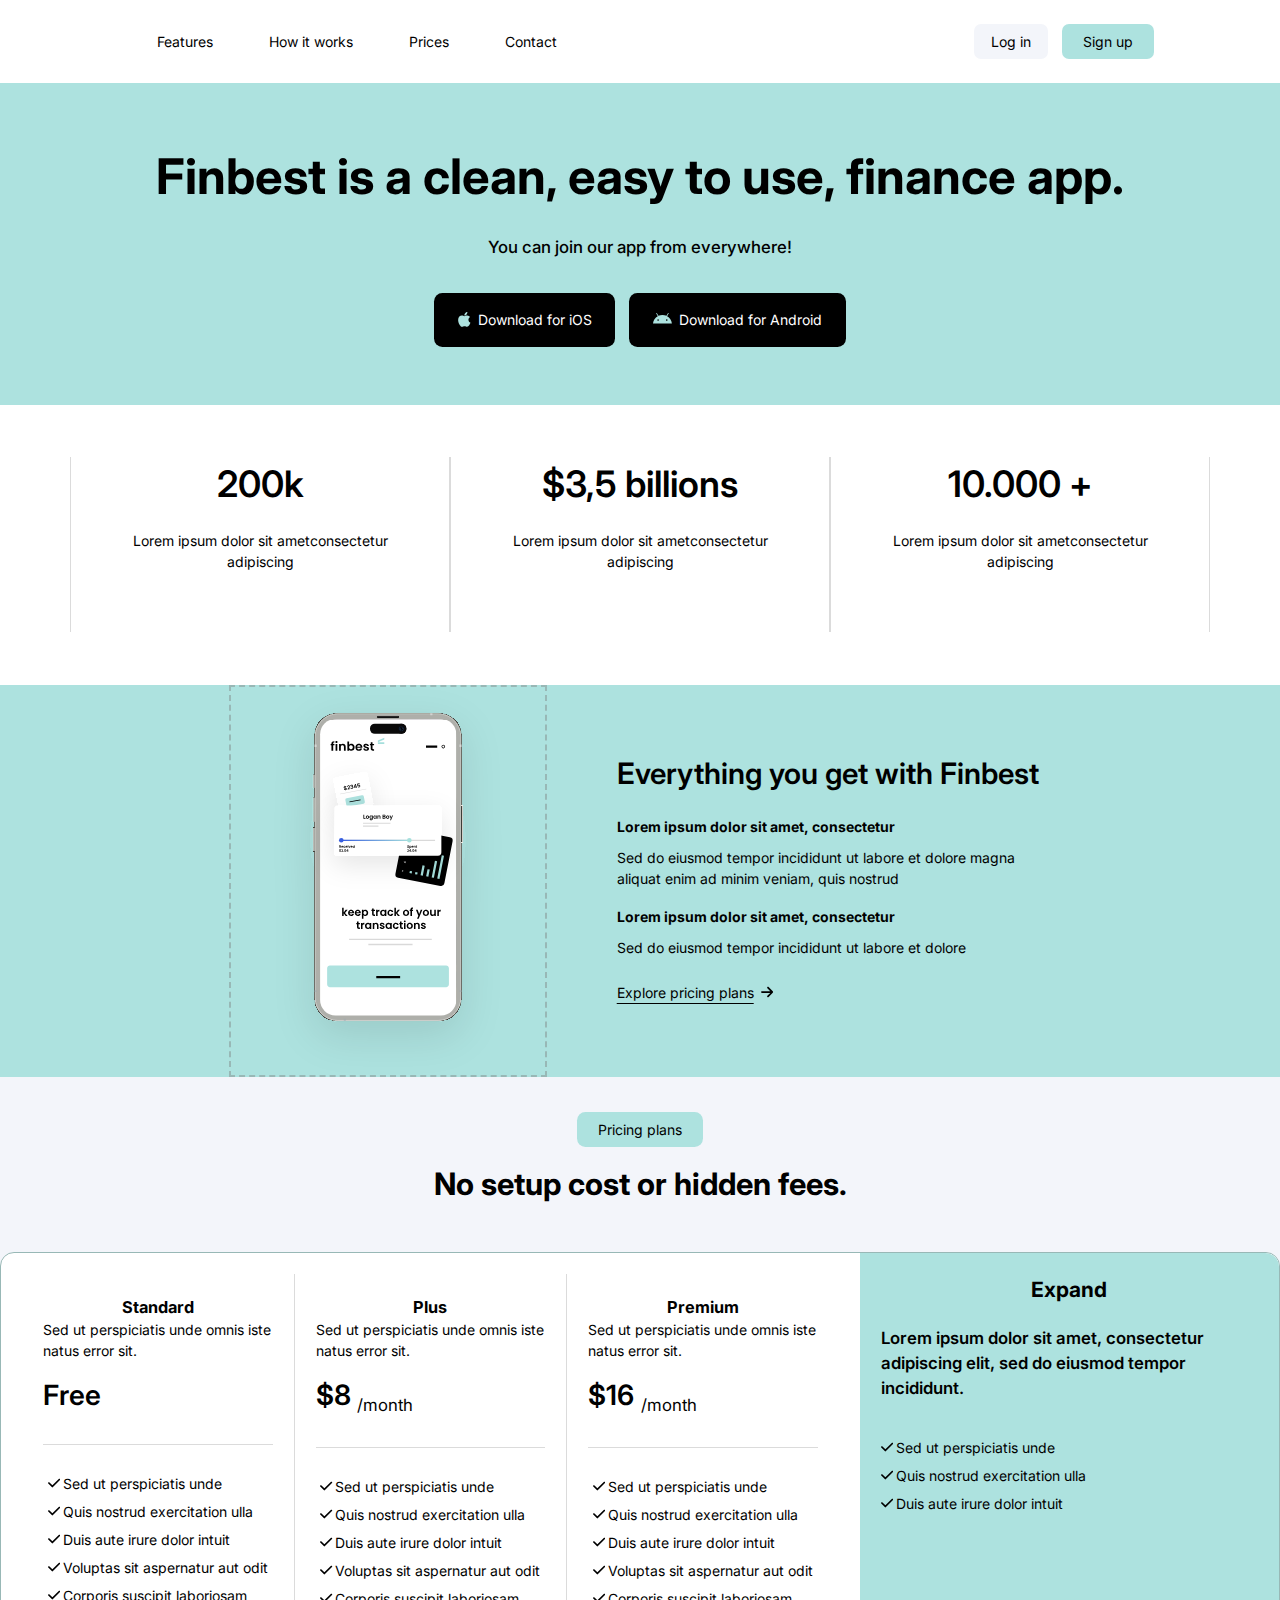
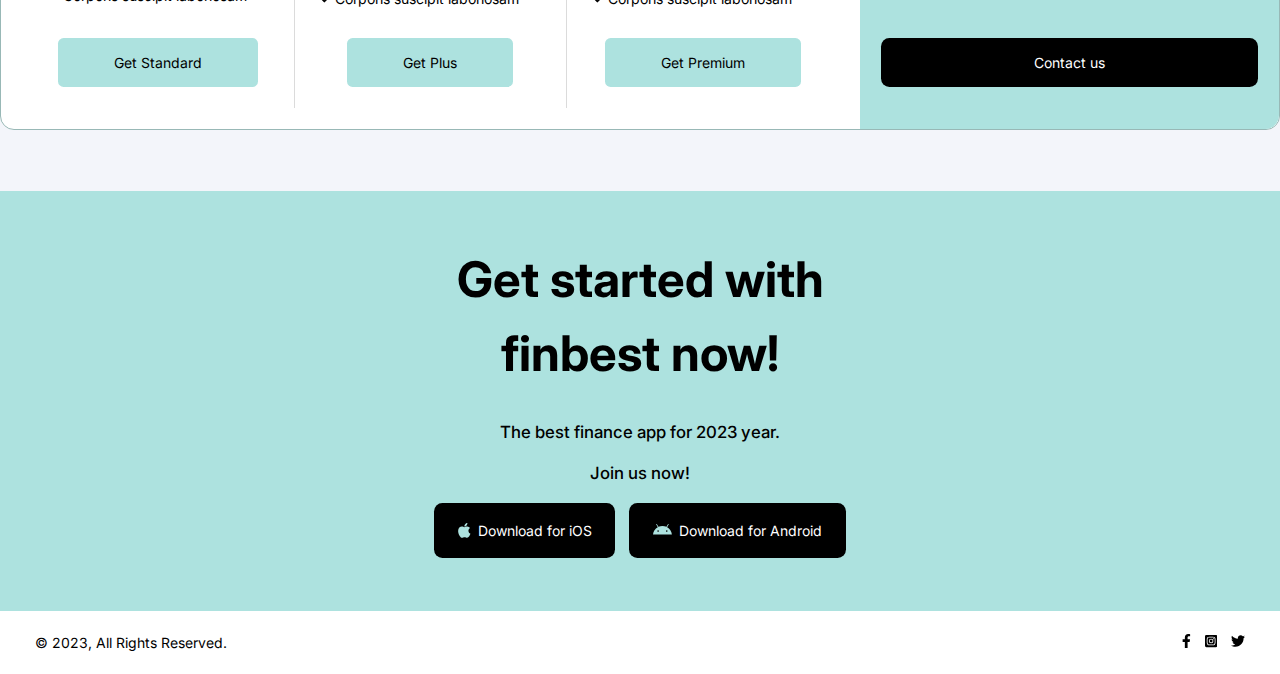
==== Project for School (16.11.2023)/index.html @ 175cc929 "Adding all files for my school project" ====
<!DOCTYPE html>
<html lang="en">
<head>
    <link rel="stylesheet" href="styles.css">
    <meta charset="UTF-8">
    <meta name="viewport" content="width=device-width, initial-scale=1.0">
    <title>Finbest</title>
</head>
<body>
    <div class="site">
        <header>
            <nav>
                <ul>
                    <li class="btn btn-background-slide"><a href="#4">Features</a></li>
                    <li class="btn btn-background-slide"><a href="#3">How it works</a></li>
                    <li class="btn btn-background-slide"><a href="#4">Prices</a></li>
                    <li class="btn btn-background-slide"><a href="contact.html">Contact</a></li>
                </ul>
            </nav>

            <div class="sign">
                <ul>
                    <li class="btnr btn-background-slide"><a href="login.html">Log in</a></li>
                    <li class="btnc colored btn-background-slide"><a href="signin.html">Sign up</a></li>
                </ul>
            </div>
            
        </header>

        <main>
            <section class="first">
                <h1>Finbest is a clean, easy to use, finance app.</h1>
                <p>
                    You can join our app from everywhere!
                </p>
                <div class="btns">
                    <div><svg xmlns="http://www.w3.org/2000/svg" height="1em" viewBox="0 0 384 512"><!--! Font Awesome Free 6.4.0 by @fontawesome - https://fontawesome.com License - https://fontawesome.com/license (Commercial License) Copyright 2023 Fonticons, Inc. --><path d="M318.7 268.7c-.2-36.7 16.4-64.4 50-84.8-18.8-26.9-47.2-41.7-84.7-44.6-35.5-2.8-74.3 20.7-88.5 20.7-15 0-49.4-19.7-76.4-19.7C63.3 141.2 4 184.8 4 273.5q0 39.3 14.4 81.2c12.8 36.7 59 126.7 107.2 125.2 25.2-.6 43-17.9 75.8-17.9 31.8 0 48.3 17.9 76.4 17.9 48.6-.7 90.4-82.5 102.6-119.3-65.2-30.7-61.7-90-61.7-91.9zm-56.6-164.2c27.3-32.4 24.8-61.9 24-72.5-24.1 1.4-52 16.4-67.9 34.9-17.5 19.8-27.8 44.3-25.6 71.9 26.1 2 49.9-11.4 69.5-34.3z"/></svg>Download for iOS</div>
                    <div><svg xmlns="http://www.w3.org/2000/svg" height="1em" viewBox="0 0 576 512"><!--! Font Awesome Free 6.4.0 by @fontawesome - https://fontawesome.com License - https://fontawesome.com/license (Commercial License) Copyright 2023 Fonticons, Inc. --><path d="M420.55,301.93a24,24,0,1,1,24-24,24,24,0,0,1-24,24m-265.1,0a24,24,0,1,1,24-24,24,24,0,0,1-24,24m273.7-144.48,47.94-83a10,10,0,1,0-17.27-10h0l-48.54,84.07a301.25,301.25,0,0,0-246.56,0L116.18,64.45a10,10,0,1,0-17.27,10h0l47.94,83C64.53,202.22,8.24,285.55,0,384H576c-8.24-98.45-64.54-181.78-146.85-226.55"/></svg>Download for Android</div>
                </div>
            </section>

            <section class="second" id="2">
                <article>
                    <h1>200k</h1>
                    <p>Lorem ipsum dolor sit ametconsectetur adipiscing</p>
                </article>

                <article>
                    <h1>$3,5 billions</h1>
                    <p>Lorem ipsum dolor sit ametconsectetur adipiscing</p>
                </article>

                <article>
                    <h1>10.000 +</h1>
                    <p>Lorem ipsum dolor sit ametconsectetur adipiscing</p>
                </article>
            </section>

            <section class="third" id="3">
                <img src="images/group 1277.svg" alt="">
                <div class="content">
                    <h1>Everything you get with Finbest</h1>
                    <h4>Lorem ipsum dolor sit amet, consectetur</h4>
                    <p>
                        Sed do eiusmod tempor incididunt ut labore et dolore magna aliquat enim ad minim veniam, quis nostrud
                    </p>
                    <h4>Lorem ipsum dolor sit amet, consectetur</h4>
                    <p>
                        Sed do eiusmod tempor incididunt ut labore et dolore
                    </p>

                    <a href="#4">Explore pricing plans<svg xmlns="http://www.w3.org/2000/svg" height="1em" viewBox="0 0 448 512"><!--! Font Awesome Free 6.4.0 by @fontawesome - https://fontawesome.com License - https://fontawesome.com/license (Commercial License) Copyright 2023 Fonticons, Inc. --><path d="M438.6 278.6c12.5-12.5 12.5-32.8 0-45.3l-160-160c-12.5-12.5-32.8-12.5-45.3 0s-12.5 32.8 0 45.3L338.8 224 32 224c-17.7 0-32 14.3-32 32s14.3 32 32 32l306.7 0L233.4 393.4c-12.5 12.5-12.5 32.8 0 45.3s32.8 12.5 45.3 0l160-160z"/></svg></a>
                </div>
            </section>

            <section class="fourth" id="4">
                <a href="#">Pricing plans</a>
                <h1>No setup cost or hidden fees.</h1>

                <div class="sections">
                    <div class="articles">
                        <article>
                            <header>
                                <h3>Standard</h3>
                                <p>Sed ut perspiciatis unde omnis iste natus error sit.</p>
                                <h1>Free</h1>
                            </header>

                            <ul>
                                <li><svg xmlns="http://www.w3.org/2000/svg" height="1em" viewBox="0 0 448 512"><!--! Font Awesome Free 6.4.0 by @fontawesome - https://fontawesome.com License - https://fontawesome.com/license (Commercial License) Copyright 2023 Fonticons, Inc. --><path d="M438.6 105.4c12.5 12.5 12.5 32.8 0 45.3l-256 256c-12.5 12.5-32.8 12.5-45.3 0l-128-128c-12.5-12.5-12.5-32.8 0-45.3s32.8-12.5 45.3 0L160 338.7 393.4 105.4c12.5-12.5 32.8-12.5 45.3 0z"/></svg>Sed ut perspiciatis unde</li>
                                <li><svg xmlns="http://www.w3.org/2000/svg" height="1em" viewBox="0 0 448 512"><!--! Font Awesome Free 6.4.0 by @fontawesome - https://fontawesome.com License - https://fontawesome.com/license (Commercial License) Copyright 2023 Fonticons, Inc. --><path d="M438.6 105.4c12.5 12.5 12.5 32.8 0 45.3l-256 256c-12.5 12.5-32.8 12.5-45.3 0l-128-128c-12.5-12.5-12.5-32.8 0-45.3s32.8-12.5 45.3 0L160 338.7 393.4 105.4c12.5-12.5 32.8-12.5 45.3 0z"/></svg>Quis nostrud exercitation ulla</li>
                                <li><svg xmlns="http://www.w3.org/2000/svg" height="1em" viewBox="0 0 448 512"><!--! Font Awesome Free 6.4.0 by @fontawesome - https://fontawesome.com License - https://fontawesome.com/license (Commercial License) Copyright 2023 Fonticons, Inc. --><path d="M438.6 105.4c12.5 12.5 12.5 32.8 0 45.3l-256 256c-12.5 12.5-32.8 12.5-45.3 0l-128-128c-12.5-12.5-12.5-32.8 0-45.3s32.8-12.5 45.3 0L160 338.7 393.4 105.4c12.5-12.5 32.8-12.5 45.3 0z"/></svg>Duis aute irure dolor intuit</li>
                                <li><svg xmlns="http://www.w3.org/2000/svg" height="1em" viewBox="0 0 448 512"><!--! Font Awesome Free 6.4.0 by @fontawesome - https://fontawesome.com License - https://fontawesome.com/license (Commercial License) Copyright 2023 Fonticons, Inc. --><path d="M438.6 105.4c12.5 12.5 12.5 32.8 0 45.3l-256 256c-12.5 12.5-32.8 12.5-45.3 0l-128-128c-12.5-12.5-12.5-32.8 0-45.3s32.8-12.5 45.3 0L160 338.7 393.4 105.4c12.5-12.5 32.8-12.5 45.3 0z"/></svg>Voluptas sit aspernatur aut odit</li>
                                <li><svg xmlns="http://www.w3.org/2000/svg" height="1em" viewBox="0 0 448 512"><!--! Font Awesome Free 6.4.0 by @fontawesome - https://fontawesome.com License - https://fontawesome.com/license (Commercial License) Copyright 2023 Fonticons, Inc. --><path d="M438.6 105.4c12.5 12.5 12.5 32.8 0 45.3l-256 256c-12.5 12.5-32.8 12.5-45.3 0l-128-128c-12.5-12.5-12.5-32.8 0-45.3s32.8-12.5 45.3 0L160 338.7 393.4 105.4c12.5-12.5 32.8-12.5 45.3 0z"/></svg>Corporis suscipit laboriosam</li>
                            </ul>

                            <div class="btnc btn-background-slide"><a href="#">Get Standard</a></div>
                        </article>

                        <article>
                        
                            <header>
                                <h3>Plus</h3>
                                <p>Sed ut perspiciatis unde omnis iste natus error sit.</p>
                                <h1>$8<sub>/month</sub></h1>
                            </header>

                            <ul>
                                <li><svg xmlns="http://www.w3.org/2000/svg" height="1em" viewBox="0 0 448 512"><!--! Font Awesome Free 6.4.0 by @fontawesome - https://fontawesome.com License - https://fontawesome.com/license (Commercial License) Copyright 2023 Fonticons, Inc. --><path d="M438.6 105.4c12.5 12.5 12.5 32.8 0 45.3l-256 256c-12.5 12.5-32.8 12.5-45.3 0l-128-128c-12.5-12.5-12.5-32.8 0-45.3s32.8-12.5 45.3 0L160 338.7 393.4 105.4c12.5-12.5 32.8-12.5 45.3 0z"/></svg>Sed ut perspiciatis unde</li>
                                <li><svg xmlns="http://www.w3.org/2000/svg" height="1em" viewBox="0 0 448 512"><!--! Font Awesome Free 6.4.0 by @fontawesome - https://fontawesome.com License - https://fontawesome.com/license (Commercial License) Copyright 2023 Fonticons, Inc. --><path d="M438.6 105.4c12.5 12.5 12.5 32.8 0 45.3l-256 256c-12.5 12.5-32.8 12.5-45.3 0l-128-128c-12.5-12.5-12.5-32.8 0-45.3s32.8-12.5 45.3 0L160 338.7 393.4 105.4c12.5-12.5 32.8-12.5 45.3 0z"/></svg>Quis nostrud exercitation ulla</li>
                                <li><svg xmlns="http://www.w3.org/2000/svg" height="1em" viewBox="0 0 448 512"><!--! Font Awesome Free 6.4.0 by @fontawesome - https://fontawesome.com License - https://fontawesome.com/license (Commercial License) Copyright 2023 Fonticons, Inc. --><path d="M438.6 105.4c12.5 12.5 12.5 32.8 0 45.3l-256 256c-12.5 12.5-32.8 12.5-45.3 0l-128-128c-12.5-12.5-12.5-32.8 0-45.3s32.8-12.5 45.3 0L160 338.7 393.4 105.4c12.5-12.5 32.8-12.5 45.3 0z"/></svg>Duis aute irure dolor intuit</li>
                                <li><svg xmlns="http://www.w3.org/2000/svg" height="1em" viewBox="0 0 448 512"><!--! Font Awesome Free 6.4.0 by @fontawesome - https://fontawesome.com License - https://fontawesome.com/license (Commercial License) Copyright 2023 Fonticons, Inc. --><path d="M438.6 105.4c12.5 12.5 12.5 32.8 0 45.3l-256 256c-12.5 12.5-32.8 12.5-45.3 0l-128-128c-12.5-12.5-12.5-32.8 0-45.3s32.8-12.5 45.3 0L160 338.7 393.4 105.4c12.5-12.5 32.8-12.5 45.3 0z"/></svg>Voluptas sit aspernatur aut odit</li>
                                <li><svg xmlns="http://www.w3.org/2000/svg" height="1em" viewBox="0 0 448 512"><!--! Font Awesome Free 6.4.0 by @fontawesome - https://fontawesome.com License - https://fontawesome.com/license (Commercial License) Copyright 2023 Fonticons, Inc. --><path d="M438.6 105.4c12.5 12.5 12.5 32.8 0 45.3l-256 256c-12.5 12.5-32.8 12.5-45.3 0l-128-128c-12.5-12.5-12.5-32.8 0-45.3s32.8-12.5 45.3 0L160 338.7 393.4 105.4c12.5-12.5 32.8-12.5 45.3 0z"/></svg>Corporis suscipit laboriosam</li>
                            </ul>

                            <div class="btnc btn-background-slide"><a href="#">Get Plus</a></div>
                        </article>

                        <article>
                            <header>
                                <h3>Premium</h3>
                                <p>Sed ut perspiciatis unde omnis iste natus error sit.</p>
                                <h1>$16<sub>/month</sub></h1>
                            </header>

                            <ul>
                                <li><svg xmlns="http://www.w3.org/2000/svg" height="1em" viewBox="0 0 448 512"><!--! Font Awesome Free 6.4.0 by @fontawesome - https://fontawesome.com License - https://fontawesome.com/license (Commercial License) Copyright 2023 Fonticons, Inc. --><path d="M438.6 105.4c12.5 12.5 12.5 32.8 0 45.3l-256 256c-12.5 12.5-32.8 12.5-45.3 0l-128-128c-12.5-12.5-12.5-32.8 0-45.3s32.8-12.5 45.3 0L160 338.7 393.4 105.4c12.5-12.5 32.8-12.5 45.3 0z"/></svg>Sed ut perspiciatis unde</li>
                                <li><svg xmlns="http://www.w3.org/2000/svg" height="1em" viewBox="0 0 448 512"><!--! Font Awesome Free 6.4.0 by @fontawesome - https://fontawesome.com License - https://fontawesome.com/license (Commercial License) Copyright 2023 Fonticons, Inc. --><path d="M438.6 105.4c12.5 12.5 12.5 32.8 0 45.3l-256 256c-12.5 12.5-32.8 12.5-45.3 0l-128-128c-12.5-12.5-12.5-32.8 0-45.3s32.8-12.5 45.3 0L160 338.7 393.4 105.4c12.5-12.5 32.8-12.5 45.3 0z"/></svg>Quis nostrud exercitation ulla</li>
                                <li><svg xmlns="http://www.w3.org/2000/svg" height="1em" viewBox="0 0 448 512"><!--! Font Awesome Free 6.4.0 by @fontawesome - https://fontawesome.com License - https://fontawesome.com/license (Commercial License) Copyright 2023 Fonticons, Inc. --><path d="M438.6 105.4c12.5 12.5 12.5 32.8 0 45.3l-256 256c-12.5 12.5-32.8 12.5-45.3 0l-128-128c-12.5-12.5-12.5-32.8 0-45.3s32.8-12.5 45.3 0L160 338.7 393.4 105.4c12.5-12.5 32.8-12.5 45.3 0z"/></svg>Duis aute irure dolor intuit</li>
                                <li><svg xmlns="http://www.w3.org/2000/svg" height="1em" viewBox="0 0 448 512"><!--! Font Awesome Free 6.4.0 by @fontawesome - https://fontawesome.com License - https://fontawesome.com/license (Commercial License) Copyright 2023 Fonticons, Inc. --><path d="M438.6 105.4c12.5 12.5 12.5 32.8 0 45.3l-256 256c-12.5 12.5-32.8 12.5-45.3 0l-128-128c-12.5-12.5-12.5-32.8 0-45.3s32.8-12.5 45.3 0L160 338.7 393.4 105.4c12.5-12.5 32.8-12.5 45.3 0z"/></svg>Voluptas sit aspernatur aut odit</li>
                                <li><svg xmlns="http://www.w3.org/2000/svg" height="1em" viewBox="0 0 448 512"><!--! Font Awesome Free 6.4.0 by @fontawesome - https://fontawesome.com License - https://fontawesome.com/license (Commercial License) Copyright 2023 Fonticons, Inc. --><path d="M438.6 105.4c12.5 12.5 12.5 32.8 0 45.3l-256 256c-12.5 12.5-32.8 12.5-45.3 0l-128-128c-12.5-12.5-12.5-32.8 0-45.3s32.8-12.5 45.3 0L160 338.7 393.4 105.4c12.5-12.5 32.8-12.5 45.3 0z"/></svg>Corporis suscipit laboriosam</li>
                            </ul>

                            <div class="btnc btn-background-slide"><a href="#">Get Premium</a></div>
                        </article>
                    </div>


                    <div class="expand">
                        <header>
                            <h2>Expand</h2>
                            <p>
                                Lorem ipsum dolor sit amet, consectetur adipiscing elit, sed do eiusmod tempor incididunt.
                            </p>
                        </header>
                        <ul>
                            <li><svg xmlns="http://www.w3.org/2000/svg" height="1em" viewBox="0 0 448 512"><!--! Font Awesome Free 6.4.0 by @fontawesome - https://fontawesome.com License - https://fontawesome.com/license (Commercial License) Copyright 2023 Fonticons, Inc. --><path d="M438.6 105.4c12.5 12.5 12.5 32.8 0 45.3l-256 256c-12.5 12.5-32.8 12.5-45.3 0l-128-128c-12.5-12.5-12.5-32.8 0-45.3s32.8-12.5 45.3 0L160 338.7 393.4 105.4c12.5-12.5 32.8-12.5 45.3 0z"/></svg>Sed ut perspiciatis unde</li>
                            <li><svg xmlns="http://www.w3.org/2000/svg" height="1em" viewBox="0 0 448 512"><!--! Font Awesome Free 6.4.0 by @fontawesome - https://fontawesome.com License - https://fontawesome.com/license (Commercial License) Copyright 2023 Fonticons, Inc. --><path d="M438.6 105.4c12.5 12.5 12.5 32.8 0 45.3l-256 256c-12.5 12.5-32.8 12.5-45.3 0l-128-128c-12.5-12.5-12.5-32.8 0-45.3s32.8-12.5 45.3 0L160 338.7 393.4 105.4c12.5-12.5 32.8-12.5 45.3 0z"/></svg>Quis nostrud exercitation ulla</li>
                            <li><svg xmlns="http://www.w3.org/2000/svg" height="1em" viewBox="0 0 448 512"><!--! Font Awesome Free 6.4.0 by @fontawesome - https://fontawesome.com License - https://fontawesome.com/license (Commercial License) Copyright 2023 Fonticons, Inc. --><path d="M438.6 105.4c12.5 12.5 12.5 32.8 0 45.3l-256 256c-12.5 12.5-32.8 12.5-45.3 0l-128-128c-12.5-12.5-12.5-32.8 0-45.3s32.8-12.5 45.3 0L160 338.7 393.4 105.4c12.5-12.5 32.8-12.5 45.3 0z"/></svg>Duis aute irure dolor intuit</li>
                        </ul>

                        <div class="btncontact btn-background-slide">Contact us</div>
                    </div>
                </div>

            </section>

            <section class="fifth">
                <h1>Get started with finbest now!</h1>
                <p class="p1">
                    The best finance app for 2023 year.
                </p>
                <p class="p2">
                    Join us now!
                </p>
                <div class="btns">
                    <div><svg xmlns="http://www.w3.org/2000/svg" height="1em" viewBox="0 0 384 512"><!--! Font Awesome Free 6.4.0 by @fontawesome - https://fontawesome.com License - https://fontawesome.com/license (Commercial License) Copyright 2023 Fonticons, Inc. --><path d="M318.7 268.7c-.2-36.7 16.4-64.4 50-84.8-18.8-26.9-47.2-41.7-84.7-44.6-35.5-2.8-74.3 20.7-88.5 20.7-15 0-49.4-19.7-76.4-19.7C63.3 141.2 4 184.8 4 273.5q0 39.3 14.4 81.2c12.8 36.7 59 126.7 107.2 125.2 25.2-.6 43-17.9 75.8-17.9 31.8 0 48.3 17.9 76.4 17.9 48.6-.7 90.4-82.5 102.6-119.3-65.2-30.7-61.7-90-61.7-91.9zm-56.6-164.2c27.3-32.4 24.8-61.9 24-72.5-24.1 1.4-52 16.4-67.9 34.9-17.5 19.8-27.8 44.3-25.6 71.9 26.1 2 49.9-11.4 69.5-34.3z"/></svg>Download for iOS</div>
                    <div><svg xmlns="http://www.w3.org/2000/svg" height="1em" viewBox="0 0 576 512"><!--! Font Awesome Free 6.4.0 by @fontawesome - https://fontawesome.com License - https://fontawesome.com/license (Commercial License) Copyright 2023 Fonticons, Inc. --><path d="M420.55,301.93a24,24,0,1,1,24-24,24,24,0,0,1-24,24m-265.1,0a24,24,0,1,1,24-24,24,24,0,0,1-24,24m273.7-144.48,47.94-83a10,10,0,1,0-17.27-10h0l-48.54,84.07a301.25,301.25,0,0,0-246.56,0L116.18,64.45a10,10,0,1,0-17.27,10h0l47.94,83C64.53,202.22,8.24,285.55,0,384H576c-8.24-98.45-64.54-181.78-146.85-226.55"/></svg>Download for Android</div>
                </div>
            </section>

        </main>

        <footer>
            <p>&copy; 2023, All Rights Reserved.</p>
            <ul>
                <li><a href="#"><svg xmlns="http://www.w3.org/2000/svg" height="1em" viewBox="0 0 320 512"><!--! Font Awesome Free 6.4.0 by @fontawesome - https://fontawesome.com License - https://fontawesome.com/license (Commercial License) Copyright 2023 Fonticons, Inc. --><path d="M279.14 288l14.22-92.66h-88.91v-60.13c0-25.35 12.42-50.06 52.24-50.06h40.42V6.26S260.43 0 225.36 0c-73.22 0-121.08 44.38-121.08 124.72v70.62H22.89V288h81.39v224h100.17V288z"/></svg></a></li>
                <li><a href="#"><svg xmlns="http://www.w3.org/2000/svg" height="1em" viewBox="0 0 448 512"><!--! Font Awesome Free 6.4.0 by @fontawesome - https://fontawesome.com License - https://fontawesome.com/license (Commercial License) Copyright 2023 Fonticons, Inc. --><path d="M224,202.66A53.34,53.34,0,1,0,277.36,256,53.38,53.38,0,0,0,224,202.66Zm124.71-41a54,54,0,0,0-30.41-30.41c-21-8.29-71-6.43-94.3-6.43s-73.25-1.93-94.31,6.43a54,54,0,0,0-30.41,30.41c-8.28,21-6.43,71.05-6.43,94.33S91,329.26,99.32,350.33a54,54,0,0,0,30.41,30.41c21,8.29,71,6.43,94.31,6.43s73.24,1.93,94.3-6.43a54,54,0,0,0,30.41-30.41c8.35-21,6.43-71.05,6.43-94.33S357.1,182.74,348.75,161.67ZM224,338a82,82,0,1,1,82-82A81.9,81.9,0,0,1,224,338Zm85.38-148.3a19.14,19.14,0,1,1,19.13-19.14A19.1,19.1,0,0,1,309.42,189.74ZM400,32H48A48,48,0,0,0,0,80V432a48,48,0,0,0,48,48H400a48,48,0,0,0,48-48V80A48,48,0,0,0,400,32ZM382.88,322c-1.29,25.63-7.14,48.34-25.85,67s-41.4,24.63-67,25.85c-26.41,1.49-105.59,1.49-132,0-25.63-1.29-48.26-7.15-67-25.85s-24.63-41.42-25.85-67c-1.49-26.42-1.49-105.61,0-132,1.29-25.63,7.07-48.34,25.85-67s41.47-24.56,67-25.78c26.41-1.49,105.59-1.49,132,0,25.63,1.29,48.33,7.15,67,25.85s24.63,41.42,25.85,67.05C384.37,216.44,384.37,295.56,382.88,322Z"/></svg></a></li>
                <li><a href="#"><svg xmlns="http://www.w3.org/2000/svg" height="1em" viewBox="0 0 512 512"><!--! Font Awesome Free 6.4.0 by @fontawesome - https://fontawesome.com License - https://fontawesome.com/license (Commercial License) Copyright 2023 Fonticons, Inc. --><path d="M459.37 151.716c.325 4.548.325 9.097.325 13.645 0 138.72-105.583 298.558-298.558 298.558-59.452 0-114.68-17.219-161.137-47.106 8.447.974 16.568 1.299 25.34 1.299 49.055 0 94.213-16.568 130.274-44.832-46.132-.975-84.792-31.188-98.112-72.772 6.498.974 12.995 1.624 19.818 1.624 9.421 0 18.843-1.3 27.614-3.573-48.081-9.747-84.143-51.98-84.143-102.985v-1.299c13.969 7.797 30.214 12.67 47.431 13.319-28.264-18.843-46.781-51.005-46.781-87.391 0-19.492 5.197-37.36 14.294-52.954 51.655 63.675 129.3 105.258 216.365 109.807-1.624-7.797-2.599-15.918-2.599-24.04 0-57.828 46.782-104.934 104.934-104.934 30.213 0 57.502 12.67 76.67 33.137 23.715-4.548 46.456-13.32 66.599-25.34-7.798 24.366-24.366 44.833-46.132 57.827 21.117-2.273 41.584-8.122 60.426-16.243-14.292 20.791-32.161 39.308-52.628 54.253z"/></svg></a></li>

            </ul>
        </footer>
    </div>
</body>
</html>
---- Project for School (16.11.2023)/styles.css ----
@import url('https://fonts.googleapis.com/css2?family=Inter:wght@100;200;300;400;500;600;700;800;900&display=swap');

*{
    margin: 0;
    padding: 0;

}

html{
    font: 14px/1.5 Inter;
    background-color: white;
}

.site{
    max-width: 1900px;
    margin: 0 auto;
}

.site > header{
    display: flex;
    justify-content: space-between;
    padding: 0em 9em;
    align-items: center;
}

.site > header .sign ul{
    display: flex;
    gap: 1em;
}

.site > header .sign ul li a{
    text-decoration: none;
    color: #000;
}

.site > header .sign ul li {
    background-color: #fff;
    padding: 0.5em 1.2em;
    display: block;
    text-decoration: none;
    color: black;
    cursor: pointer;
    border-radius: 0.5em;
}
.site > header .sign ul .colored{
    background-color: #ADE2DF;
    text-decoration: none;
    color: black;
    display: block;
    padding: 0.5em 1.5em;
    border-radius: 0.5em;
}

/*  */

.site > header nav ul{
    display: flex;
    min-height: 5em;
    margin: 0.2em;
    
}


.site > header nav ul li{
    display: block;
    
    padding: 2em;
}

.site > header nav ul li a {
    text-decoration: none;
    color: black;
}



.site > header .sign ul li:nth-child(1){
    background-color:#F3F5FA;

}



/* Animations */


/* Nav */

.btn {
    background-color: var(--background-color);
    
    padding: .5em 1em;
    
    outline: none;
    position: relative;
    cursor: pointer;
  
    --background-color: white;
    --border-size: 2px;
    --accent-color:#F3F5FA;
    
  }

  .btn.btn-background-slide::before {
    content: '';
    position: absolute;
    top: 0;
    left: 0;
    bottom: 0;
    right: 0;
    z-index: -1;
    background-color: var(--accent-color);

    transition: transform 300ms ease-in-out;
    transform: scaleX(0);
    transform-origin: left;
    border-radius: 0.3em;
    border: 2px solid black;
}

.btn.btn-background-slide:hover::before,
.btn.btn-background-slide:focus::before {
    transform: scaleX(1);
    border-radius: 0.3em;
  }
  
  .btn.btn-background-slide {
    transition: color 300ms ease-in-out;
    z-index: 1;
  }
  
  
  .btn.btn-background-slide:hover,
  .btn.btn-background-slide:focus {
    border-radius: 0.3em;
  }

  /* Nav End */


  /* LogIn */


  .btnr {
    background-color: var(--background-color);
    
    padding: .5em 1em;
    
    outline: none;
    position: relative;
    cursor: pointer;
  
    --background-color: white;
    --border-size: 2px;
    --accent-color:#ADE2DF;
    
  }

  .btnr.btn-background-slide::before {
    content: '';
    position: absolute;
    top: 0;
    left: 0;
    bottom: 0;
    right: 0;
    z-index: -1;
    background-color: var(--accent-color);

    transition: transform 300ms ease-in-out;
    transform: scaleX(0);
    transform-origin: left;
    border-radius: 0.3em;
    
}

.btnr.btn-background-slide:hover::before,
.btnr.btn-background-slide:focus::before {
    transform: scaleX(1);
    border-radius: 0.3em;
  }
  
  .btnr.btn-background-slide {
    transition: color 300ms ease-in-out;
    z-index: 1;
  }
  
  
  .btnr.btn-background-slide:hover,
  .btnr.btn-background-slide:focus {
    border-radius: 0.3em;
  }

  /* LogIn End */



    /* SignIn */ 

  .btnc {
    background-color: var(--background-color);
    
    padding: .5em 1em;
    border: 0px solid #ADE2DF;
    outline: none;
    position: relative;
    cursor: pointer;
    border-radius: 0.3em;
  
    --background-color: #F3F5FA;
    --border-size: 2px;
    --accent-color: #F3F5FA;
    
  }

  .btnc.btn-background-slide::before {
    content: '';
    position: absolute;
    top: 0;
    left: 0;
    bottom: 0;
    right: 0;
    z-index: -1;
    background-color: var(--accent-color);
    

    transition: transform 300ms ease-in-out;
    transform: scaleX(0);
    transform-origin: left;
    border-radius: 0.3em;
    
  }

  .btnc.btn-background-slide:hover::before,
  .btnc.btn-background-slide:focus::before {
    transform: scaleX(1);
    border-radius: 0.3em;
  }

  .btnc.btn-background-slide {
    transition: color 300ms ease-in-out;
    z-index: 1;
  }
  
  
  .btnc.btn-background-slide:hover,
  .btnc.btn-background-slide:focus {
    border-radius: 0.3em;
  }

    /* SignIn End*/ 


/* Animations End*/



/* Main */

main{
    display: flex;
    flex-direction:column;
}


/* First */

.first{
    background-color: #ADE2DF;
    height: 23em;
    display: flex;
    flex-direction: column;
    align-items: center;
    justify-content: center;
    gap: 1.5em;
}

.first h1{
    font-size: 3.5em;
}


.first p{
    font-size: 1.2em;
    font-weight: 500;
    padding-bottom: 0.7em;
}

.btns{
    display: flex;
    gap: 1em;
}

.btns div{
    background-color: black;
    color: #fff;
    text-decoration: none;
    padding: 1.2em 1.7em;
    border-radius: 0.6em;
    display: flex;
    align-items:center;
    gap: 0.5em;
    cursor: pointer;
}

.btns svg{
    height: 1.2em;
    fill: #ADE2DF;
}

.btns div:hover {
    color: #000;
    background-color: white;
}


/* Second Section */

.second{
    height: 20em;
    display: flex;
    justify-content: center;
    align-items: center;
    padding: 0 5em;
}

.second article{
    display: flex;
    flex-direction: column;
    align-items: center;
    flex: 1 1 33%;
    text-align: center;
    height: 12.5em;
}

.second article p{
    max-width: 35ch;
    text-align: center;
}

.second article:first-child{
    border-left: 1px solid #DBDBDB;
    border-right: 2px solid #DBDBDB;
}

.second article:nth-child(2){
    border-right: 2px solid #DBDBDB;
}

.second article:last-child{
    border-right: 1px solid #DBDBDB;
}

.second article h1{
    font-weight: 600;
    font-size: 2.6em;
    padding-bottom: 0.5em;
}


/* Third */

.third{
    height: 28em;
    background-color: #ADE2DF;
    display: flex;
    justify-content: center;
    align-items: center;
    gap: 5em;
}

.third img{
    height: 99%;
    border: 2px dashed #98B8B6;
    padding: 0 3em;
}


.third .content{
    width: 31em;
}

.third .content h1{
    font-size: 2.1em;
    font-weight: 600;
    padding-bottom: 0.7em;
}

.third .content h4{
    padding-bottom: 0.7em;
}

.third .content p{
    padding-bottom: 1.2em;
}

.third .content a{
    display: flex;
    align-items:center;
    gap: 0.5em;
    text-decoration: underline;
    color: black;
    line-height: 2.5;
    text-underline-offset: 5px;
}

/* Fourth */

.fourth{
    background-color: #F3F5FA;
    height: 51em;
    display: flex;
    flex-direction: column;
    align-items: center;
    justify-content: start;
    gap: 1em;
}

.fourth > a{
    text-decoration: none;
    color: #000;
    background-color: #ADE2DF;
    padding: 0.5em 1.5em;
    border-radius: 0.6em;
    margin-top: 2.5em;
}

.fourth > h1{
    font-size: 2.2em;
    padding-bottom: 1em;
}


.fourth .sections {
    display: flex;
    border-radius: 1em;
    border: 1px solid #98B8B6;
    background-color: #fff;
}

.fourth .sections .articles{
    display: flex;
    padding: 1.5em;
}

.fourth .sections article{
    flex: 1 1 20%;
    padding: 1.5em;
    background-color: #fff;
    height: 28em;
    display: flex;
    flex-direction: column;
    align-items: center;
}

.fourth .sections article:first-child{
    border-top-left-radius: 1em;
    border-bottom-left-radius: 1em;
    border-right: 1px solid #DBDBDB;
    
}

.fourth .sections article:nth-child(2){
    border-right: 1px solid #DBDBDB;
}

.fourth .sections .expand{
    flex: 1 1 40%;
    height: 91.2%;
    border-top-right-radius: 1em;
    border-bottom-right-radius: 1em;
    background-color: #ADE2DF;
    padding: 1.5em;
    display: flex;
    flex-direction: column;
    
}

.fourth .sections article h3{
    text-align: center;
    
}

.fourth .sections div a{
    text-decoration: none;
    color: #000;
}

.fourth .sections ul li {
    display: flex;
    align-items: center;
    gap: 0.2em;
    padding-bottom: 0.5em;
}

.fourth .sections article ul {
    padding-top: 2em;
    padding-bottom: 1em;
}

.fourth .sections article h1{
    font-size: 2em;
    font-weight: 600;
    padding-top: 0.45em;
    padding-bottom: 1em;
    border-bottom: 1px solid #DBDBDB;
}

.fourth .sections article h1 sub{
    font-size: 0.6em;
    font-weight: normal;
    padding-left: 0.4em;
}

.fourth .sections article div{
    background-color: #ADE2DF;
    color: #000;
    padding: 1em 4em;
    border-radius: 0.6em;
    margin-top: auto;
    cursor: pointer;
}


/*  */ /*  */

.fourth .sections article div {
    border-radius: 0.4em;
    --accent-color: #F3F5FA;
  }

/*  */ /*  */


.fourth .sections .expand header{
    display: flex;
    flex-direction: column;
    align-items: center;
    padding-bottom: 2.5em;
}

.fourth .sections .expand h2 {
    padding-bottom: 1em;
}

.fourth .sections .expand p{
    font-size: 1.2em;
    font-weight: 600;

}

.fourth .sections .expand div {
    text-decoration: none;
    background-color: #000;
    color: white;
    margin-top: auto;
    text-align: center;
    padding: 1em;
    border-radius: 0.6em;
    margin-bottom: 1.5em;
}

/*  */ /*  */

.btncontact {
    background-color: var(--background-color);
    
    padding: .5em 1em;
    border: 0px solid #ADE2DF;
    outline: none;
    position: relative;
    cursor: pointer;
    border-radius: 0.3em;
  
    --background-color: #F3F5FA;
    --border-size: 2px;
    --accent-color: white;
  }

  .btncontact.btn-background-slide::before {
    content: '';
    position: absolute;
    top: 0;
    left: 0;
    bottom: 0;
    right: 0;
    z-index: -1;
    background-color: var(--accent-color);

    transition: transform 300ms ease-in-out;
    transform: scaleX(0);
    transform-origin: left;
    border-radius: 0.3em;
  }

  .btncontact.btn-background-slide:hover::before,
  .btncontact.btn-background-slide:focus::before {
    transform: scaleX(1);
    border-radius: 0.3em;
  }

  .btncontact.btn-background-slide {
    transition: color 300ms ease-in-out;
    z-index: 1;
  }
  
  
  .btncontact.btn-background-slide:hover,
  .btncontact.btn-background-slide:focus {
    border-radius: 0.3em;
  }

/*  */ /*  */

.fourth .sections .expand div:hover{
    color: #000;
}




/* Fifth Section */

.fifth{
    background-color: #ADE2DF;
    display: flex;
    flex-direction: column;
    align-items: center;
    justify-content: center;
    height: 30em;
    text-align: center;
}

.fifth h1{
    font-size: 3.5em;
    max-width: 16ch;
    padding-bottom: 0.6em;
}

.fifth .p1{
    font-size: 1.2em;
    font-weight: 500;
    max-width: 50ch;
}

.fifth .p2{
    font-size: 1.2em;
    font-weight: 500;
    max-width: 50ch;
    padding: 1em;
}






/* Footer */

footer{
    display: flex;
    justify-content: space-between;
    padding: 1.5em 2.5em;
    align-items: center;
}

footer ul{
    display: flex;
    gap: 1em;
    
}

footer ul li{
    display: block;
}


/* buttons for apple and android */
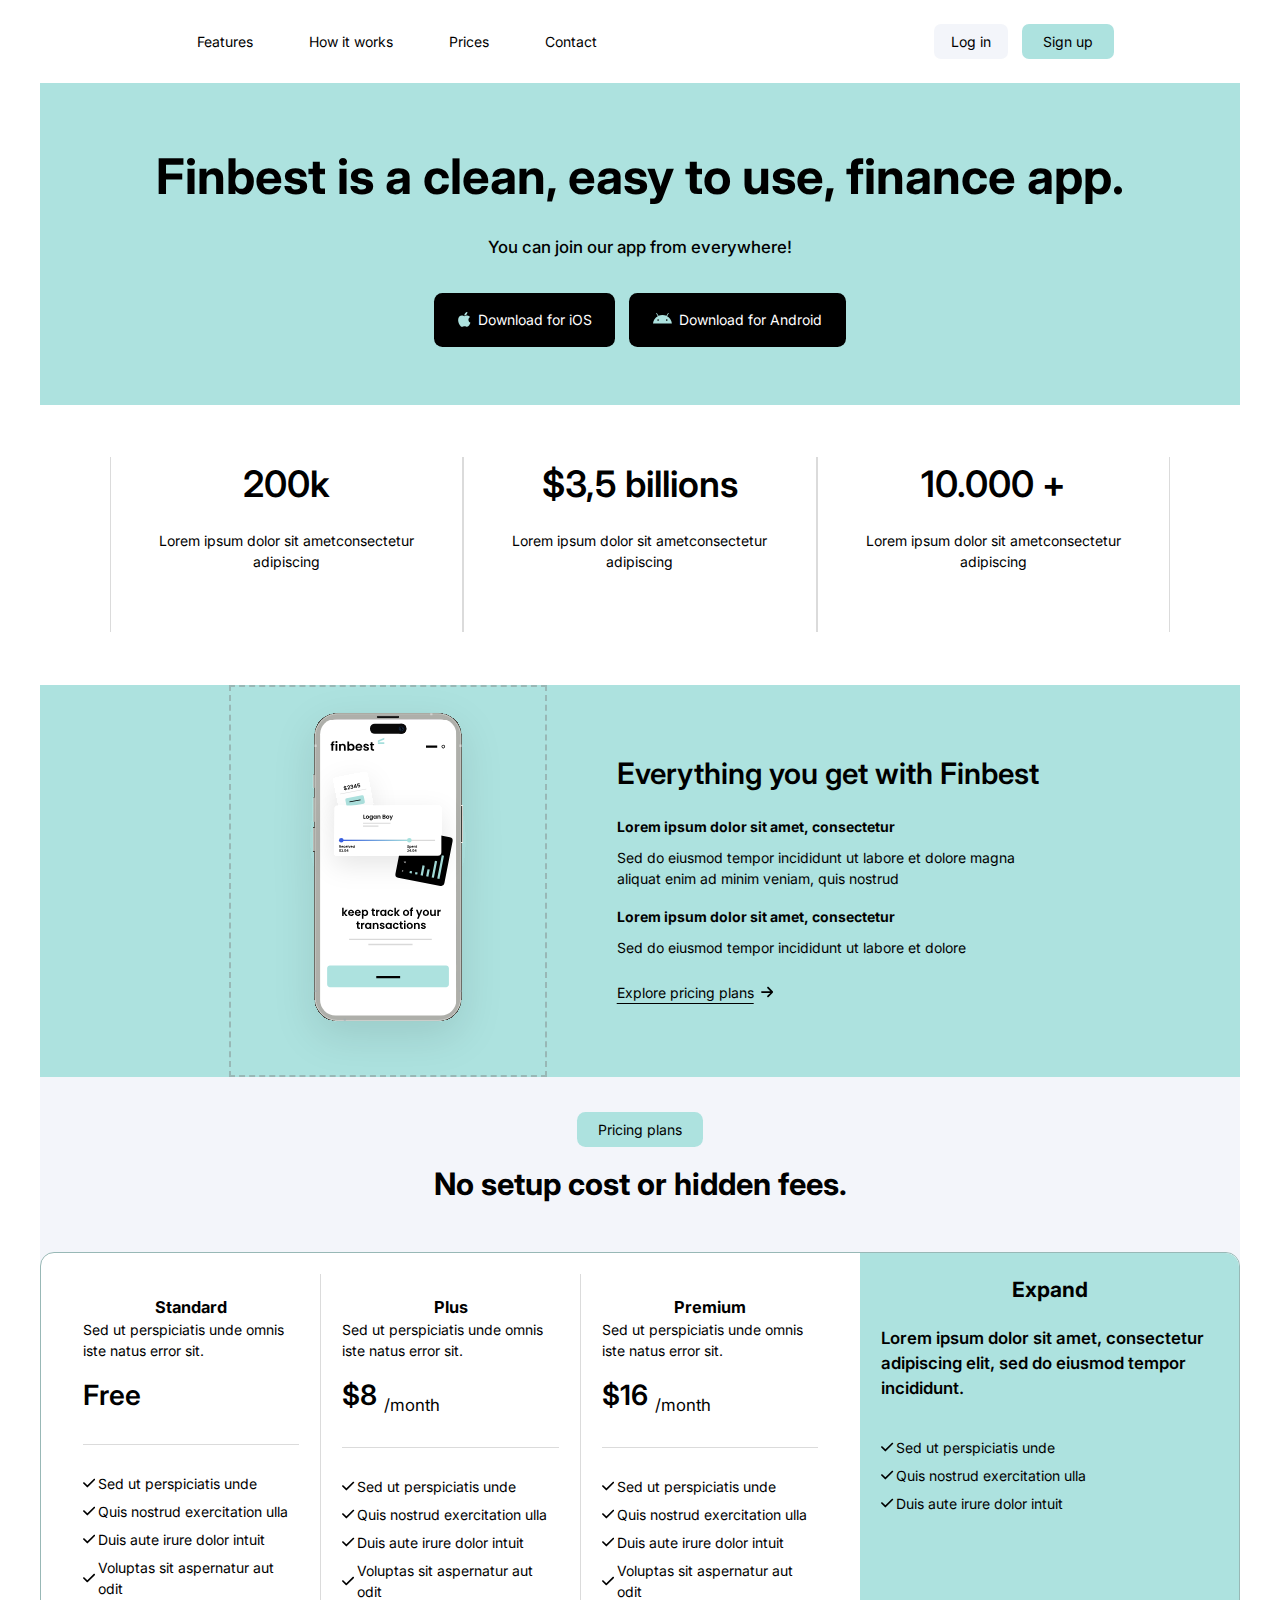
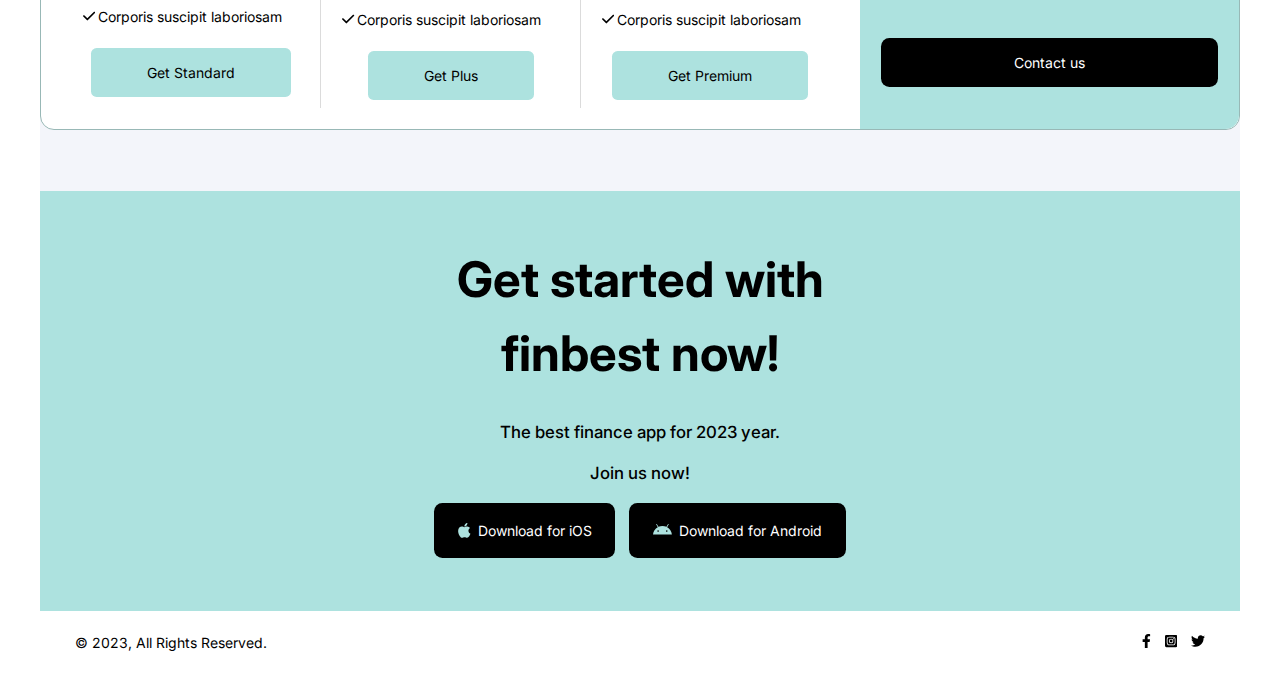
==== commit 780bffe9: "Adding favicon to website" ====
--- a/Project for School (16.11.2023)/index.html
+++ b/Project for School (16.11.2023)/index.html
@@ -5,6 +5,7 @@
     <meta charset="UTF-8">
     <meta name="viewport" content="width=device-width, initial-scale=1.0">
     <title>Finbest</title>
+    <link rel="shortcut icon" type="x-icon" href="pr_source.png">
 </head>
 <body>
     <div class="site">
--- a/Project for School (16.11.2023)/styles.css
+++ b/Project for School (16.11.2023)/styles.css
@@ -12,7 +12,7 @@
 }
 
 .site{
-    max-width: 1900px;
+    max-width: 1200px;
     margin: 0 auto;
 }
 
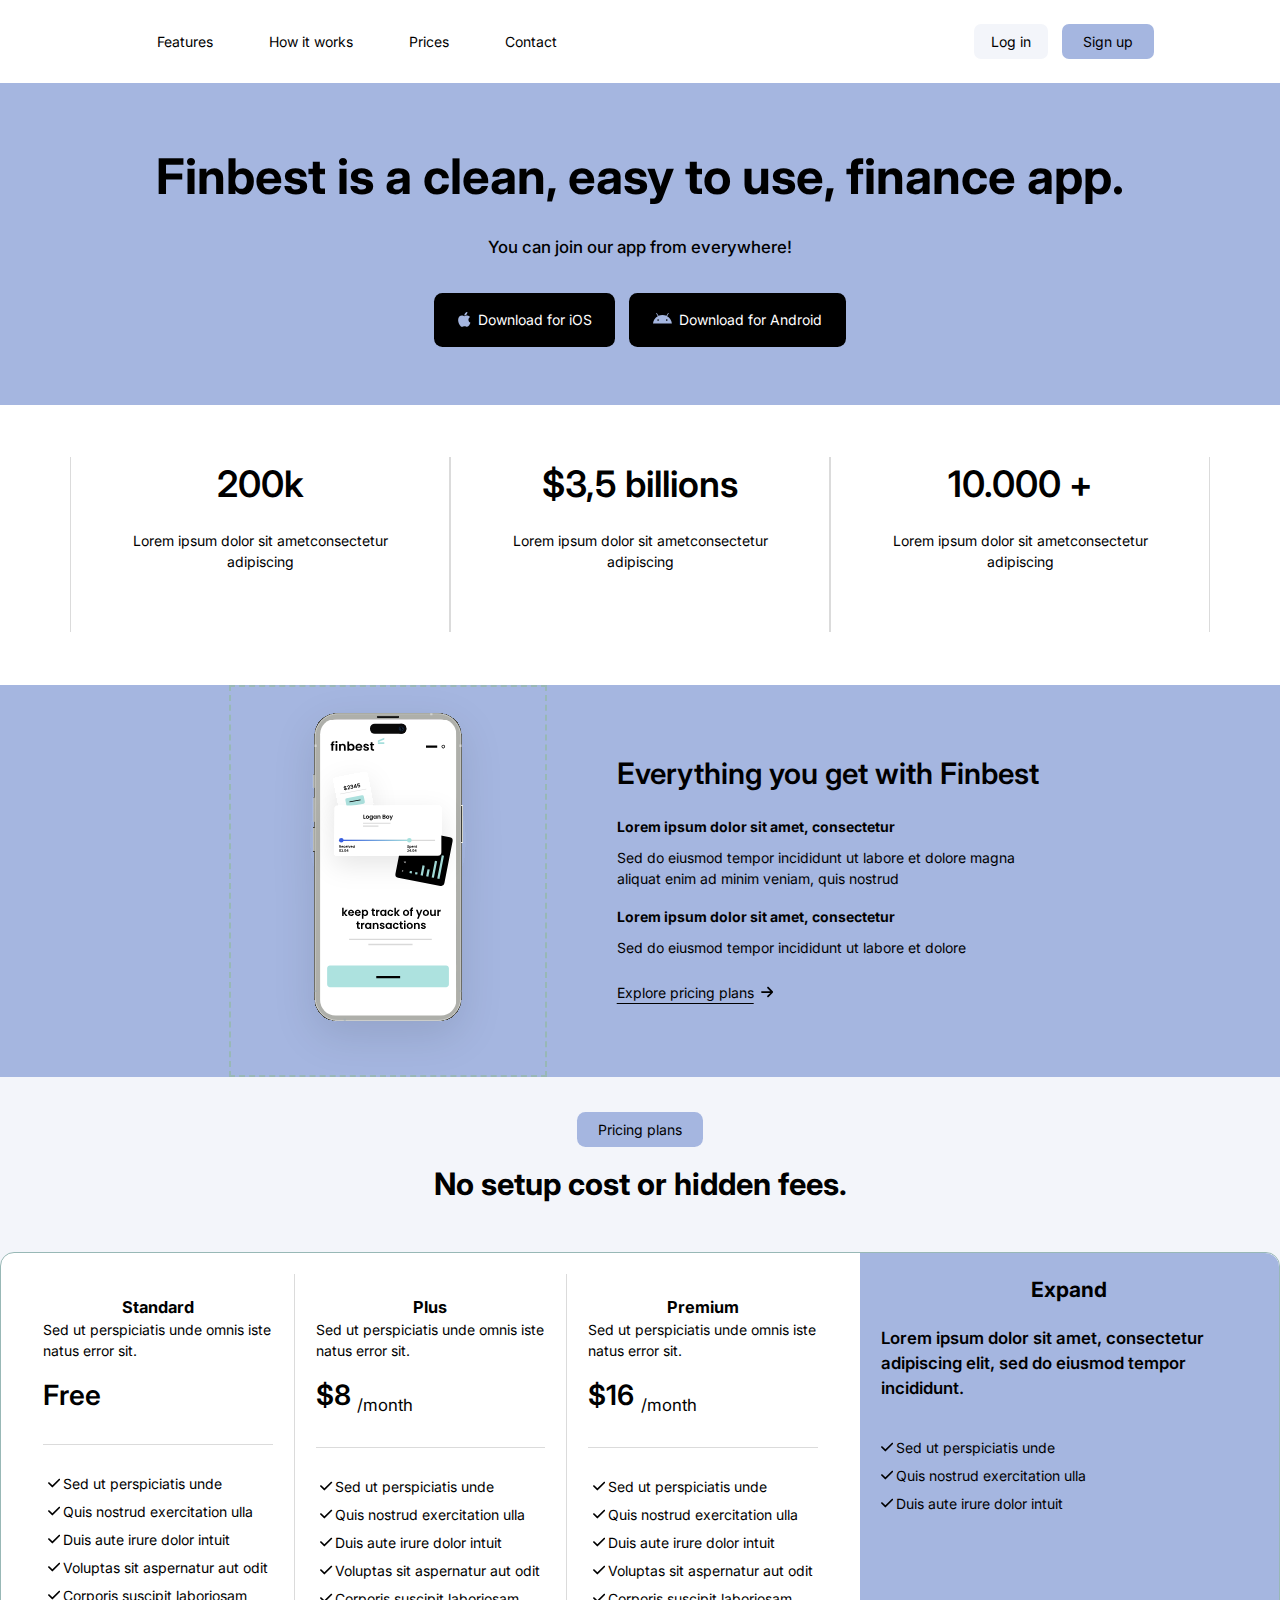
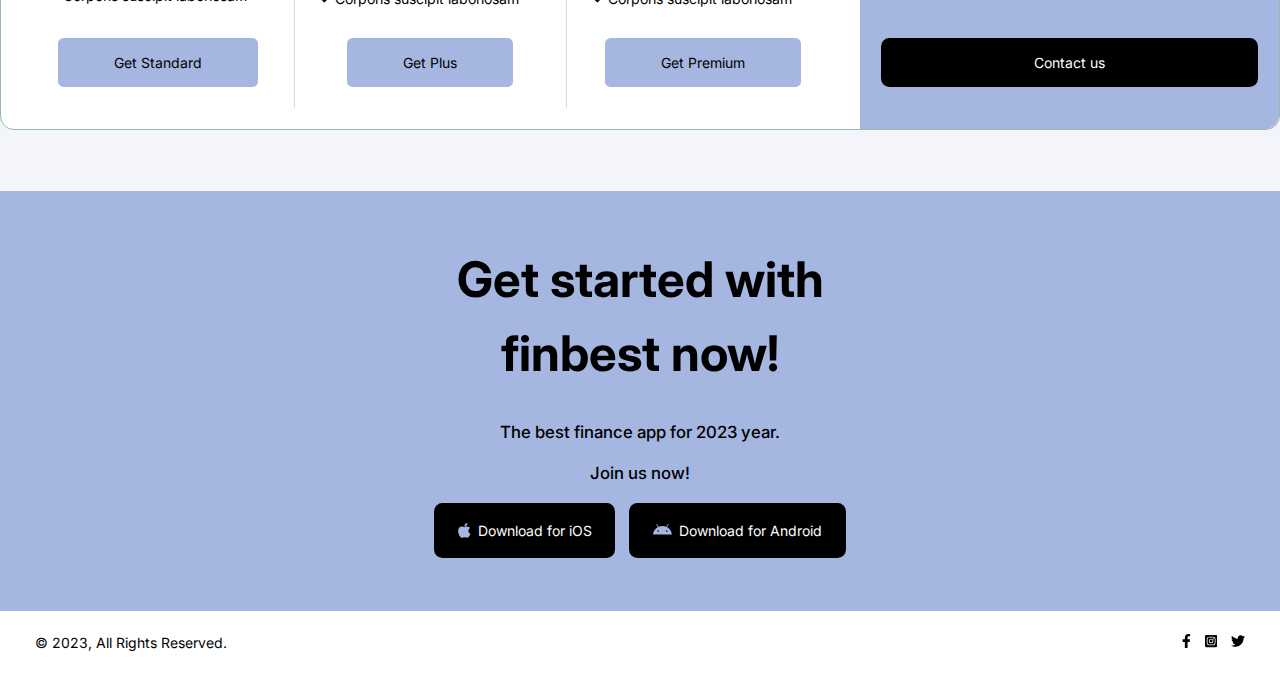
==== commit bde3cc0b: "Changing background colors for some sections" ====
--- a/Project for School (16.11.2023)/index.html
+++ b/Project for School (16.11.2023)/index.html
@@ -56,6 +56,8 @@
                     <p>Lorem ipsum dolor sit ametconsectetur adipiscing</p>
                 </article>
             </section>
+
+            
 
             <section class="third" id="3">
                 <img src="images/group 1277.svg" alt="">
--- a/Project for School (16.11.2023)/styles.css
+++ b/Project for School (16.11.2023)/styles.css
@@ -12,7 +12,7 @@
 }
 
 .site{
-    max-width: 1200px;
+    max-width: 1900px;
     margin: 0 auto;
 }
 
@@ -43,7 +43,7 @@
     border-radius: 0.5em;
 }
 .site > header .sign ul .colored{
-    background-color: #ADE2DF;
+    background-color: #A5B6E0;
     text-decoration: none;
     color: black;
     display: block;
@@ -86,7 +86,19 @@
 
 /* Nav */
 
-.btn {
+.btn:hover{
+    background-color: #F1F1F1;
+    border-radius: 0.3em;
+  }
+
+
+  /* Nav End */
+
+
+  /* LogIn */
+
+
+  .btnr {
     background-color: var(--background-color);
     
     padding: .5em 1em;
@@ -97,62 +109,7 @@
   
     --background-color: white;
     --border-size: 2px;
-    --accent-color:#F3F5FA;
-    
-  }
-
-  .btn.btn-background-slide::before {
-    content: '';
-    position: absolute;
-    top: 0;
-    left: 0;
-    bottom: 0;
-    right: 0;
-    z-index: -1;
-    background-color: var(--accent-color);
-
-    transition: transform 300ms ease-in-out;
-    transform: scaleX(0);
-    transform-origin: left;
-    border-radius: 0.3em;
-    border: 2px solid black;
-}
-
-.btn.btn-background-slide:hover::before,
-.btn.btn-background-slide:focus::before {
-    transform: scaleX(1);
-    border-radius: 0.3em;
-  }
-  
-  .btn.btn-background-slide {
-    transition: color 300ms ease-in-out;
-    z-index: 1;
-  }
-  
-  
-  .btn.btn-background-slide:hover,
-  .btn.btn-background-slide:focus {
-    border-radius: 0.3em;
-  }
-
-  /* Nav End */
-
-
-  /* LogIn */
-
-
-  .btnr {
-    background-color: var(--background-color);
-    
-    padding: .5em 1em;
-    
-    outline: none;
-    position: relative;
-    cursor: pointer;
-  
-    --background-color: white;
-    --border-size: 2px;
-    --accent-color:#ADE2DF;
+    --accent-color:#A5B6E0;
     
   }
 
@@ -265,7 +222,7 @@
 /* First */
 
 .first{
-    background-color: #ADE2DF;
+    background-color: #A5B6E0;
     height: 23em;
     display: flex;
     flex-direction: column;
@@ -304,7 +261,7 @@
 
 .btns svg{
     height: 1.2em;
-    fill: #ADE2DF;
+    fill: #A5B6E0;
 }
 
 .btns div:hover {
@@ -361,7 +318,7 @@
 
 .third{
     height: 28em;
-    background-color: #ADE2DF;
+    background-color: #A5B6E0;
     display: flex;
     justify-content: center;
     align-items: center;
@@ -418,7 +375,7 @@
 .fourth > a{
     text-decoration: none;
     color: #000;
-    background-color: #ADE2DF;
+    background-color: #A5B6E0;
     padding: 0.5em 1.5em;
     border-radius: 0.6em;
     margin-top: 2.5em;
@@ -468,7 +425,7 @@
     height: 91.2%;
     border-top-right-radius: 1em;
     border-bottom-right-radius: 1em;
-    background-color: #ADE2DF;
+    background-color: #A5B6E0;
     padding: 1.5em;
     display: flex;
     flex-direction: column;
@@ -512,7 +469,7 @@
 }
 
 .fourth .sections article div{
-    background-color: #ADE2DF;
+    background-color: #A5B6E0;
     color: #000;
     padding: 1em 4em;
     border-radius: 0.6em;
@@ -565,7 +522,7 @@
     background-color: var(--background-color);
     
     padding: .5em 1em;
-    border: 0px solid #ADE2DF;
+    border: 0px solid #A5B6E0;
     outline: none;
     position: relative;
     cursor: pointer;
@@ -621,7 +578,7 @@
 /* Fifth Section */
 
 .fifth{
-    background-color: #ADE2DF;
+    background-color: #A5B6E0;
     display: flex;
     flex-direction: column;
     align-items: center;
